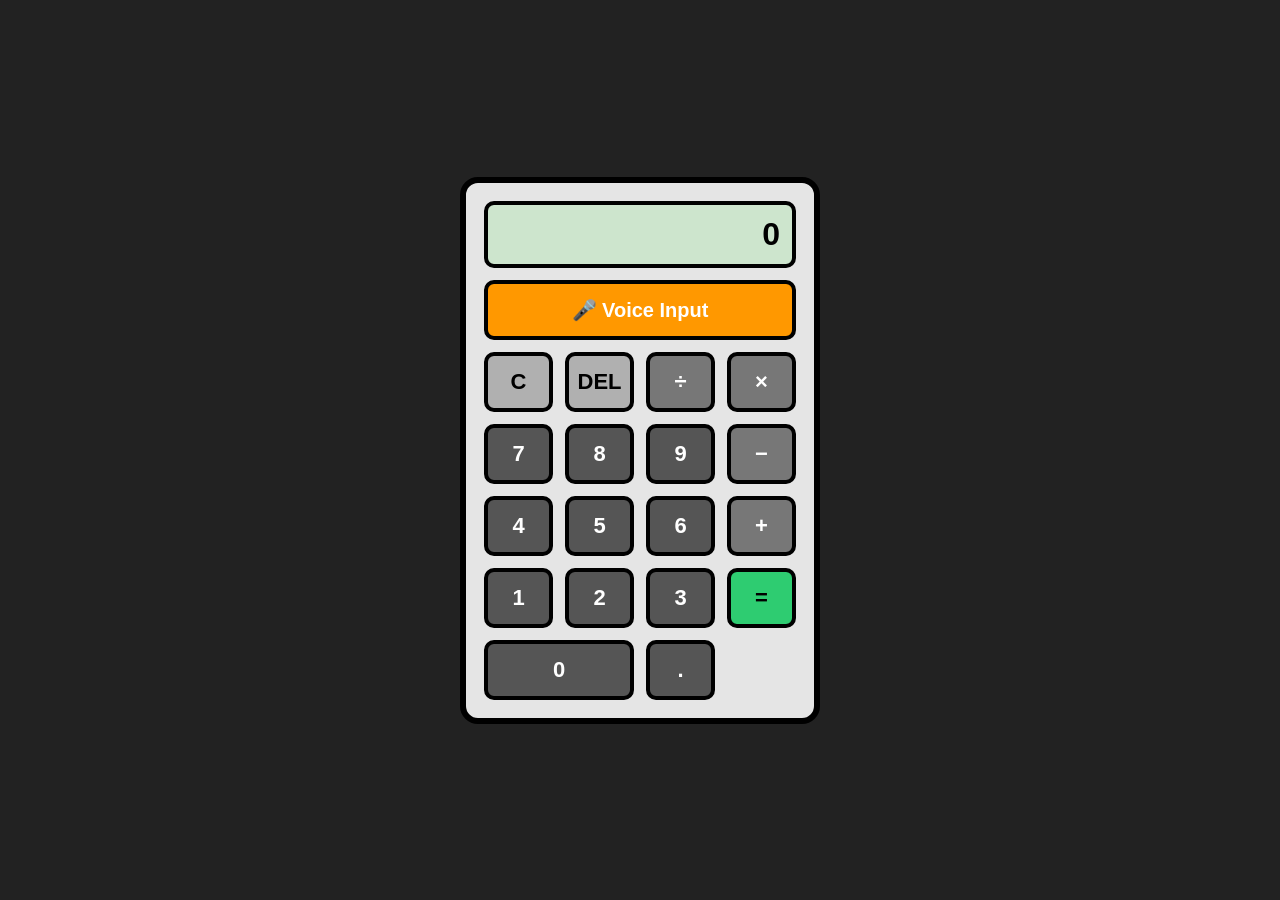
==== CALCULATOR/index.html @ 7b03363c "CALCULATOR" ====
<!DOCTYPE html>
<html lang="en">

<head>
    <meta charset="UTF-8">
    <meta name="viewport" content="width=device-width, initial-scale=1.0">
    <title>Voice Calculator</title>
    <link rel="stylesheet" href="style.css">
</head>

<body>

    <div class="calculator">

        <!-- VOICE STATUS -->
        <div id="voiceStatus" class="voice-status">
            <span class="mic"></span> Listening...
        </div>

        <div class="screen">
            <input type="text" id="display" value="0" readonly>
        </div>

        <button class="voice-btn" onclick="startVoice()">🎤 Voice Input</button>

        <div class="keys">
            <button class="fn" onclick="clearAll()">C</button>
            <button class="fn" onclick="deleteOne()">DEL</button>
            <button class="op" onclick="inputOperator('/')">÷</button>
            <button class="op" onclick="inputOperator('*')">×</button>

            <button onclick="inputNumber('7')">7</button>
            <button onclick="inputNumber('8')">8</button>
            <button onclick="inputNumber('9')">9</button>
            <button class="op" onclick="inputOperator('-')">−</button>

            <button onclick="inputNumber('4')">4</button>
            <button onclick="inputNumber('5')">5</button>
            <button onclick="inputNumber('6')">6</button>
            <button class="op" onclick="inputOperator('+')">+</button>

            <button onclick="inputNumber('1')">1</button>
            <button onclick="inputNumber('2')">2</button>
            <button onclick="inputNumber('3')">3</button>
            <button class="equal" onclick="calculate()">=</button>

            <button class="zero" onclick="inputNumber('0')">0</button>
            <button onclick="inputDecimal()">.</button>
        </div>
    </div>

    <script src="script.js"></script>
</body>

</html>
---- CALCULATOR/style.css ----
* {
    box-sizing: border-box;
}

body {
    margin: 0;
    height: 100vh;
    background: #222;
    display: flex;
    justify-content: center;
    align-items: center;
    font-family: Arial, sans-serif;
}

.calculator {
    width: 360px;
    background: #e5e5e5;
    padding: 18px;
    border-radius: 18px;
    border: 6px solid #000;
}

/* Voice status */
.voice-status {
    display: none;
    align-items: center;
    font-weight: bold;
    color: red;
    margin-bottom: 8px;
}

.mic {
    width: 14px;
    height: 14px;
    background: red;
    border-radius: 50%;
    margin-right: 8px;
    animation: blink 1s infinite;
}

@keyframes blink {
    0% {
        opacity: 1;
    }

    50% {
        opacity: 0.3;
    }

    100% {
        opacity: 1;
    }
}

.screen {
    background: #cde5cd;
    border: 4px solid #000;
    border-radius: 10px;
    padding: 10px;
    margin-bottom: 12px;
}

#display {
    width: 100%;
    font-size: 32px;
    border: none;
    background: transparent;
    text-align: right;
    font-weight: bold;
}

.voice-btn {
    width: 100%;
    padding: 14px;
    font-size: 20px;
    font-weight: bold;
    border-radius: 10px;
    border: 4px solid #000;
    background: #ff9800;
    cursor: pointer;
    margin-bottom: 12px;
}

.keys {
    display: grid;
    grid-template-columns: repeat(4, 1fr);
    gap: 12px;
}

button {
    height: 60px;
    font-size: 22px;
    border-radius: 10px;
    border: 4px solid #000;
    font-weight: bold;
    cursor: pointer;
    background: #555;
    color: #fff;
}

button:active {
    transform: scale(0.95);
}

.fn {
    background: #b0b0b0;
    color: #000;
}

.op {
    background: #777;
}

.equal {
    background: #2ecc71;
    color: #000;
}

.zero {
    grid-column: span 2;
}
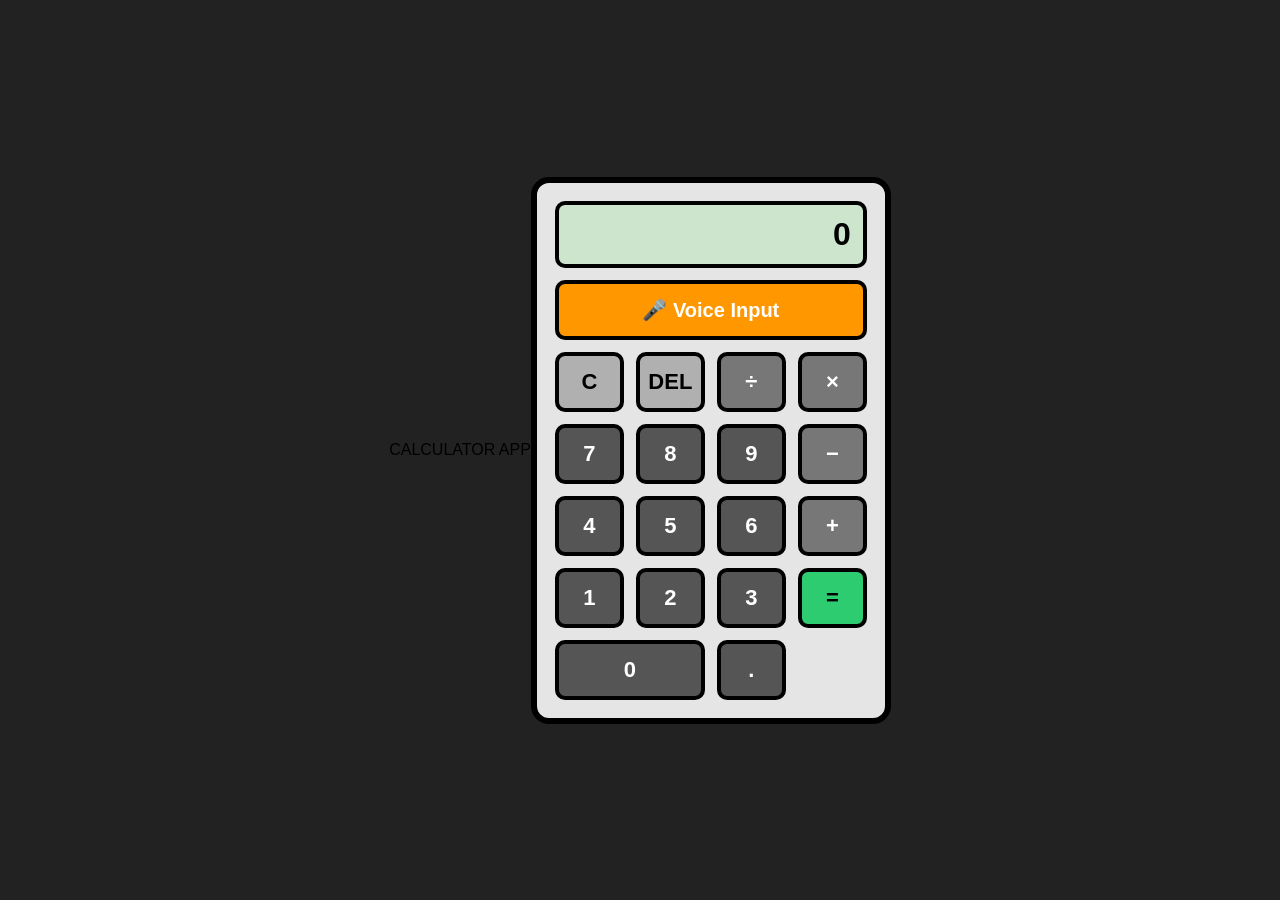
==== commit 21e32d26: "UPDATED" ====
--- a/CALCULATOR/index.html
+++ b/CALCULATOR/index.html
@@ -9,7 +9,7 @@
 </head>
 
 <body>
-
+    <p>CALCULATOR APP</p>
     <div class="calculator">
 
         <!-- VOICE STATUS -->
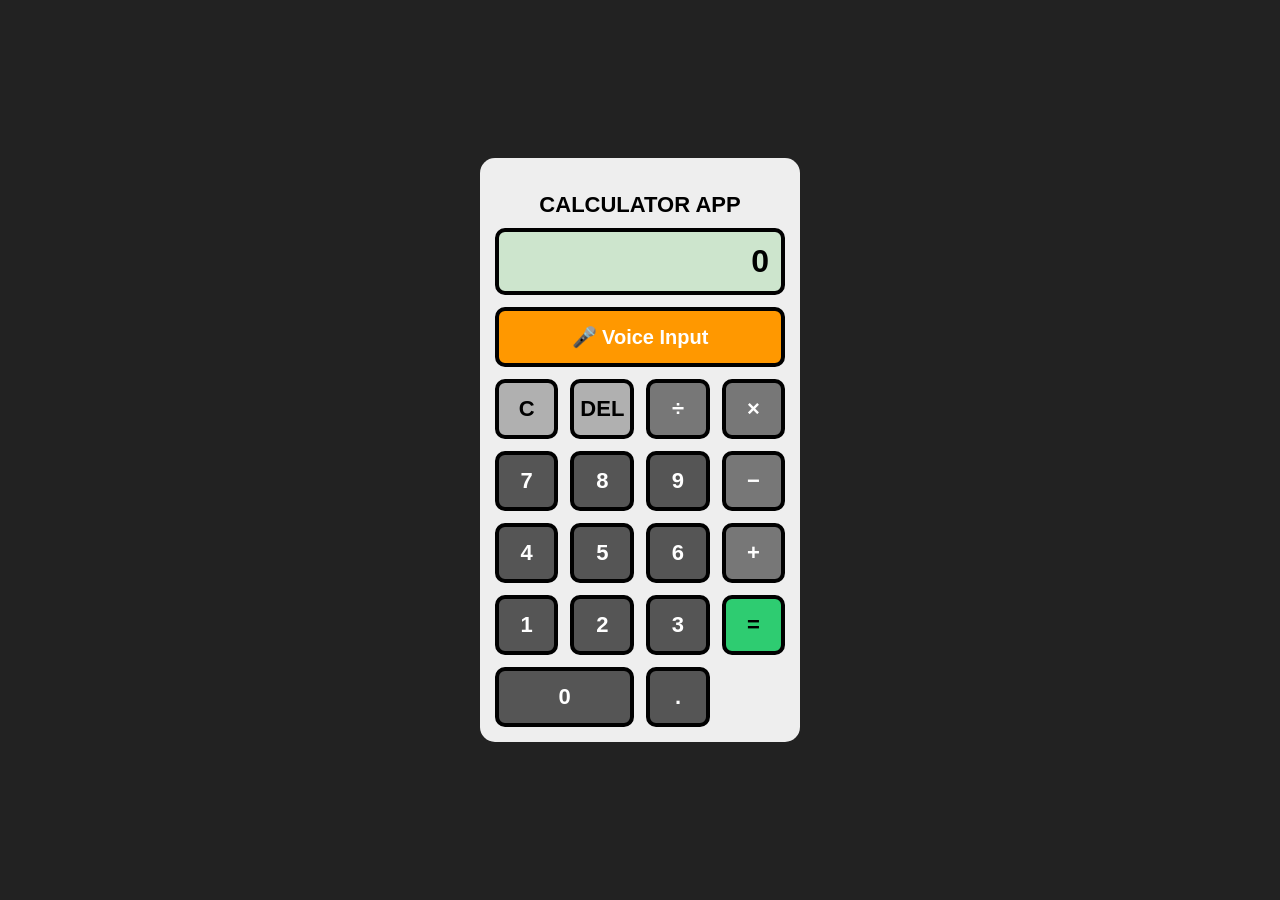
==== commit 6e68759b: "update" ====
--- a/CALCULATOR/index.html
+++ b/CALCULATOR/index.html
@@ -9,9 +9,9 @@
 </head>
 
 <body>
-    <p>CALCULATOR APP</p>
+
     <div class="calculator">
-
+        <h2 class="calc-title">CALCULATOR APP</h2>
         <!-- VOICE STATUS -->
         <div id="voiceStatus" class="voice-status">
             <span class="mic"></span> Listening...
--- a/CALCULATOR/style.css
+++ b/CALCULATOR/style.css
@@ -13,11 +13,11 @@
 }
 
 .calculator {
-    width: 360px;
-    background: #e5e5e5;
-    padding: 18px;
-    border-radius: 18px;
-    border: 6px solid #000;
+    width: 320px;
+    margin: auto;
+    padding: 15px;
+    background: #eee;
+    border-radius: 15px;
 }
 
 /* Voice status */
@@ -118,4 +118,13 @@
 
 .zero {
     grid-column: span 2;
+}
+
+.calc-title {
+    text-align: center;
+    /* ⬅️ सबसे जरूरी */
+    margin-bottom: 10px;
+    font-size: 22px;
+    font-weight: bold;
+    color: #000;
 }
